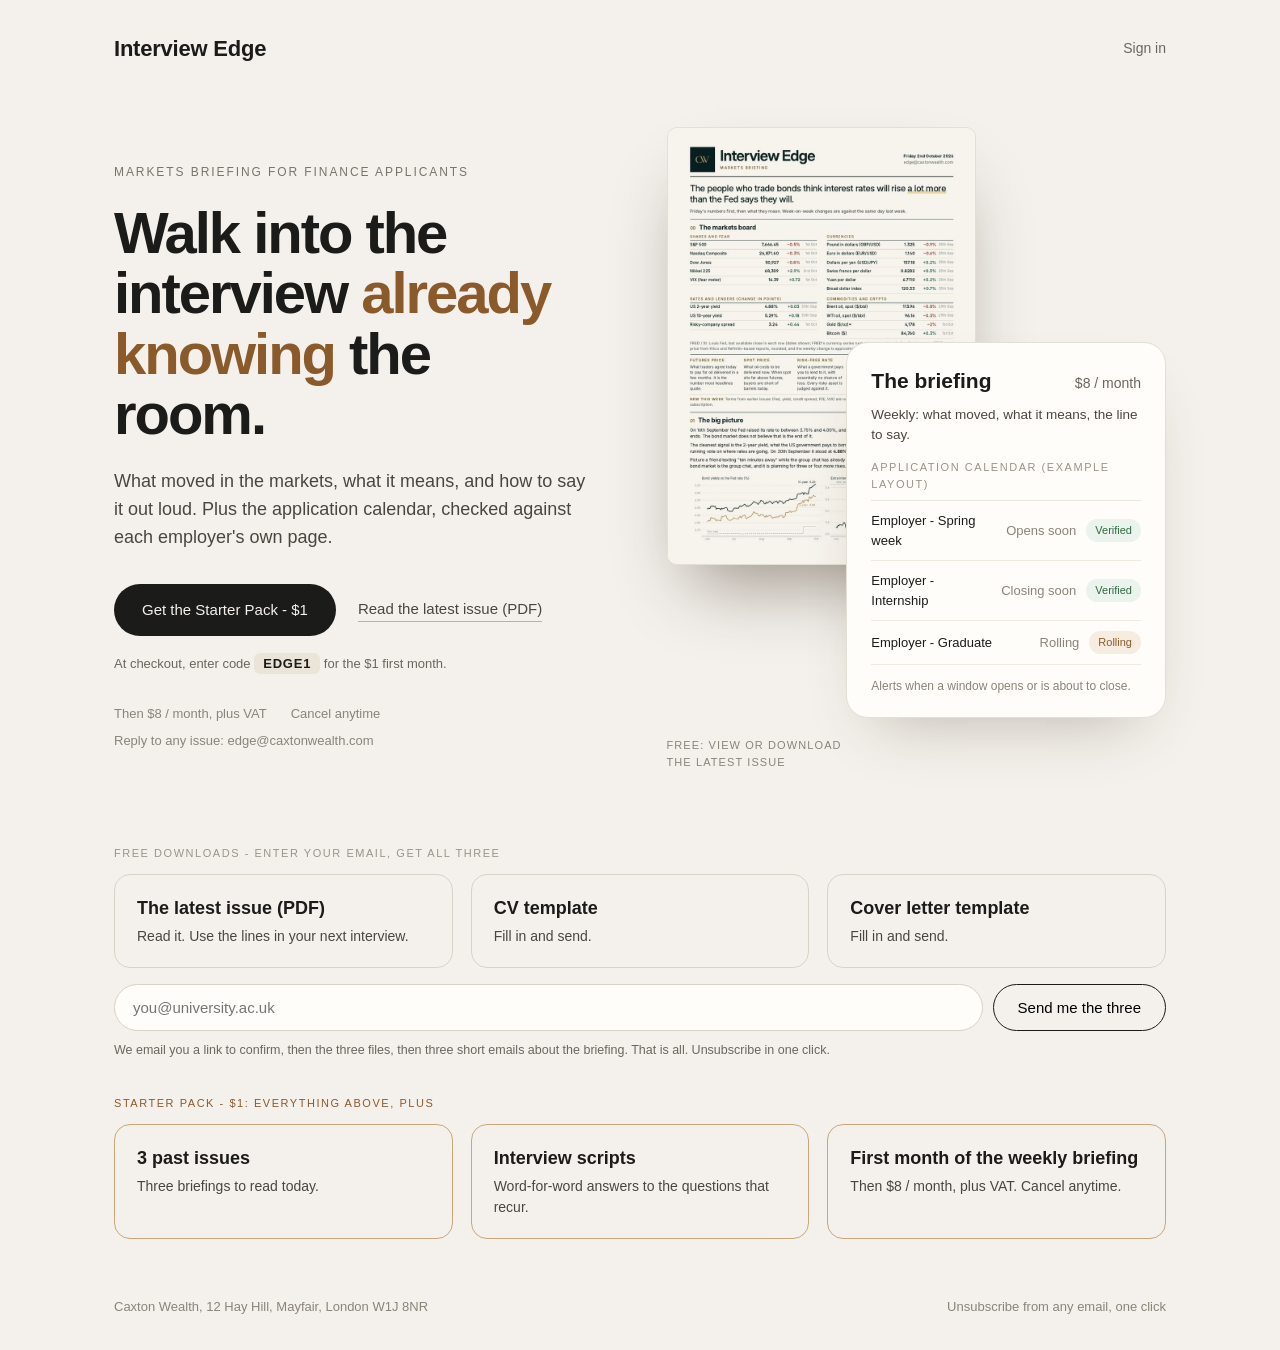
==== index.html @ 7e69eda2 "Update fmt.Println message from 'Hello' to 'Goodbye'" ====
<!doctype html>
<html lang="en-GB"><head><meta charset="utf-8">
<meta name="viewport" content="width=device-width,initial-scale=1">
<title>Interview Edge - Markets briefing for finance applicants</title>
<meta name="description" content="What moved in the markets, what it means, and how to say it out loud in a finance interview. Weekly.">
<style>
:root{--bg:#f4f1ec;--ink:#1b1b1a;--mute:#6b665d;--faint:#9a948a;--line:#e4dfd5;--card:#fffdf9;--accent:#8a5a2b}
*{box-sizing:border-box;margin:0}
html{scroll-behavior:smooth}
body{background:var(--bg);color:var(--ink);font-family:-apple-system,"Inter","Helvetica Neue",Arial,sans-serif;-webkit-font-smoothing:antialiased;line-height:1.5}
a{color:inherit}
.wrap{max-width:1180px;margin:0 auto;padding:0 clamp(20px,5vw,80px)}
nav{display:flex;justify-content:space-between;align-items:center;padding:32px 0;font-size:14px;color:var(--mute)}
.logo{font-weight:600;font-size:22px;color:var(--ink);letter-spacing:-.01em;text-decoration:none}
.hero{display:grid;grid-template-columns:1fr 1.05fr;gap:clamp(30px,6vw,80px);align-items:center;padding:30px 0 40px}
.eyebrow{font-size:12px;letter-spacing:.16em;text-transform:uppercase;color:#7a7468;margin-bottom:22px}
h1{font-weight:600;font-size:clamp(38px,5.2vw,58px);line-height:1.04;letter-spacing:-.035em}
h1 i{color:var(--accent);font-style:normal}
.sub{margin-top:24px;font-size:18px;line-height:1.55;color:#4a463f;max-width:480px}
.actions{margin-top:32px;display:flex;flex-wrap:wrap;align-items:center;gap:14px 22px}
.btn{background:var(--ink);color:var(--bg);padding:15px 28px;border-radius:40px;font-size:15px;text-decoration:none;transition:transform .15s,box-shadow .15s}
.btn:hover{transform:translateY(-1px);box-shadow:0 10px 24px -10px rgba(0,0,0,.45)}
.lnk{color:#4a463f;font-size:15px;border-bottom:1px solid #b9b2a5;text-decoration:none;padding-bottom:1px}
.code{margin-top:18px;font-size:13px;color:var(--mute)}
.code b{font-weight:600;background:#ebe5d9;padding:3px 9px;border-radius:6px;letter-spacing:.06em;color:var(--ink);cursor:pointer}
.meta{margin-top:30px;font-size:13px;color:#8a8479;display:flex;flex-wrap:wrap;gap:8px 24px}
.visual{position:relative;min-height:660px}
.visual img{position:absolute;left:0;top:0;width:min(330px,62%);border-radius:10px;border:1px solid var(--line);box-shadow:0 40px 70px -25px rgba(40,25,5,.45)}
.card{position:absolute;right:0;top:215px;width:min(350px,64%);background:var(--card);border:1px solid var(--line);border-radius:22px;padding:22px 24px;box-shadow:0 30px 60px -30px rgba(60,40,10,.3)}
.ch{display:flex;justify-content:space-between;align-items:baseline}
.ch b{font-weight:600;font-size:21px}.price{font-size:14px;color:var(--mute)}
.feat{margin-top:8px;font-size:13.5px;color:#4a463f}
.lab{font-size:11px;letter-spacing:.14em;text-transform:uppercase;color:var(--faint)}
.cal{margin-top:8px;border-top:1px solid #ece7dd}
.row{display:flex;align-items:center;padding:10px 0;border-bottom:1px solid #f0ebe1;font-size:13px;gap:10px}
.row .n{flex:1}.row .d{color:#8a8479}
.pill{font-size:11px;padding:3px 9px;border-radius:12px;background:#eaf3ec;color:#2f6b43}
.pill.o{background:#f6ece0;color:var(--accent)}
.note{margin-top:12px;font-size:12px;color:#8a8479}
.cap{position:absolute;left:0;top:610px;width:200px;font-size:11px;color:#8a8479;letter-spacing:.1em;text-transform:uppercase;line-height:1.5}
section{padding:18px 0}
.sl{font-size:11px;letter-spacing:.14em;text-transform:uppercase;color:var(--faint);margin-bottom:12px}
.sl.a{color:var(--accent)}
.grid{display:grid;grid-template-columns:repeat(3,1fr);gap:18px}
.p{border:1px solid #d9d3c7;border-radius:16px;padding:20px 22px;font-size:14px;color:#4a463f;background:transparent;transition:background .2s,border-color .2s}
.p:hover{background:var(--card)}
.p b{display:block;font-weight:600;font-size:18px;color:var(--ink);margin-bottom:4px}
.p.g{border-color:#c9a77c}
form.free{display:flex;gap:10px;flex-wrap:wrap;margin-top:16px}
form.free input[type=email]{flex:1;min-width:220px;padding:14px 18px;border-radius:40px;border:1px solid #d9d3c7;background:var(--card);font-size:15px;font-family:inherit}
form.free button{padding:14px 24px;border-radius:40px;border:0;background:transparent;border:1px solid var(--ink);font-size:15px;font-family:inherit;cursor:pointer}
.opt{display:flex;gap:8px;align-items:flex-start;font-size:12.5px;color:var(--mute);width:100%}
footer{display:flex;justify-content:space-between;flex-wrap:wrap;gap:8px;padding:40px 0 34px;font-size:13px;color:#8a8479}
@media(max-width:860px){.visual img{position:static;width:78%;display:block}.card{position:static;width:100%;margin-top:-60px}.visual{min-height:0}.hero{grid-template-columns:1fr}.visual{min-height:560px}.grid{grid-template-columns:1fr}.cap{display:none}}
</style></head><body><div class="wrap">
<nav><a class="logo" href="#">Interview Edge</a><a href="https://payhip.com/CaxtonWealth/users/login" style="text-decoration:none">Sign in</a></nav>
<div class="hero"><div>
<div class="eyebrow">Markets briefing for finance applicants</div>
<h1>Walk into the interview <i>already knowing</i> the room.</h1>
<p class="sub">What moved in the markets, what it means, and how to say it out loud. Plus the application calendar, checked against each employer's own page.</p>
<div class="actions"><a class="btn" href="https://payhip.com/order?link=9wKlS&amp;pricing_plan=q3BoKkDDBE">Get the Starter Pack - $1</a><a class="lnk" href="#" id="pdf">Read the latest issue (PDF)</a></div>
<p class="code">At checkout, enter code <b id="c" title="Click to copy">EDGE1</b> for the $1 first month.</p>
<div class="meta"><span>Then $8 / month, plus VAT</span><span>Cancel anytime</span><span>Reply to any issue: edge@caxtonwealth.com</span></div>
</div>
<div class="visual"><img src="[data-uri]" alt="First page of the latest Interview Edge issue">
<div class="card"><div class="ch"><b>The briefing</b><span class="price">$8 / month</span></div>
<p class="feat">Weekly: what moved, what it means, the line to say.</p>
<div class="lab" style="margin-top:14px">Application calendar (example layout)</div>
<div class="cal"><div class="row"><span class="n">Employer - Spring week</span><span class="d">Opens soon</span><span class="pill">Verified</span></div>
<div class="row"><span class="n">Employer - Internship</span><span class="d">Closing soon</span><span class="pill">Verified</span></div>
<div class="row"><span class="n">Employer - Graduate</span><span class="d">Rolling</span><span class="pill o">Rolling</span></div></div>
<p class="note">Alerts when a window opens or is about to close.</p></div>
<div class="cap">Free: view or download the latest issue</div></div></div>

<section><div class="sl">Free downloads - enter your email, get all three</div>
<div class="grid"><div class="p"><b>The latest issue (PDF)</b>Read it. Use the lines in your next interview.</div><div class="p"><b>CV template</b>Fill in and send.</div><div class="p"><b>Cover letter template</b>Fill in and send.</div></div>
<form class="free" id="ml" action="https://assets.mailerlite.com/jsonp/2678755/forms/200234473698100484/subscribe" method="post"><input type="email" name="fields[email]" required placeholder="you@university.ac.uk" aria-label="Email"><input type="hidden" name="ml-submit" value="1"><input type="hidden" name="anticsrf" value="true"><button type="submit">Send me the three</button>
<p class="opt" id="msg">We email you a link to confirm, then the three files, then three short emails about the briefing. That is all. Unsubscribe in one click.</p></form></section>

<section><div class="sl a">Starter Pack - $1: everything above, plus</div>
<div class="grid"><div class="p g"><b>3 past issues</b>Three briefings to read today.</div><div class="p g"><b>Interview scripts</b>Word-for-word answers to the questions that recur.</div><div class="p g"><b>First month of the weekly briefing</b>Then $8 / month, plus VAT. Cancel anytime.</div></div></section>
<footer><span>Caxton Wealth, 12 Hay Hill, Mayfair, London W1J 8NR</span><span>Unsubscribe from any email, one click</span></footer>
</div>
<script>document.getElementById('c').onclick=function(){navigator.clipboard&&navigator.clipboard.writeText('EDGE1');this.textContent='Copied'}</script>
<script>document.getElementById('ml').addEventListener('submit',function(e){e.preventDefault();var f=this,m=document.getElementById('msg'),b=f.querySelector('button');b.disabled=true;b.textContent='Sending...';
fetch(f.action,{method:'POST',mode:'no-cors',body:new FormData(f)}).then(function(){m.textContent='Check your inbox and click the confirmation link. The three files follow straight after.';m.style.color='#1f5a3a';b.textContent='Sent'}).catch(function(){m.textContent='Something went wrong. Email edge@caxtonwealth.com and we will send them by hand.';b.disabled=false;b.textContent='Send me the three'})});</script>
<script src="issue.js"></script><script>document.getElementById("pdf").onclick=function(e){e.preventDefault();openIssue()}</script></body></html>
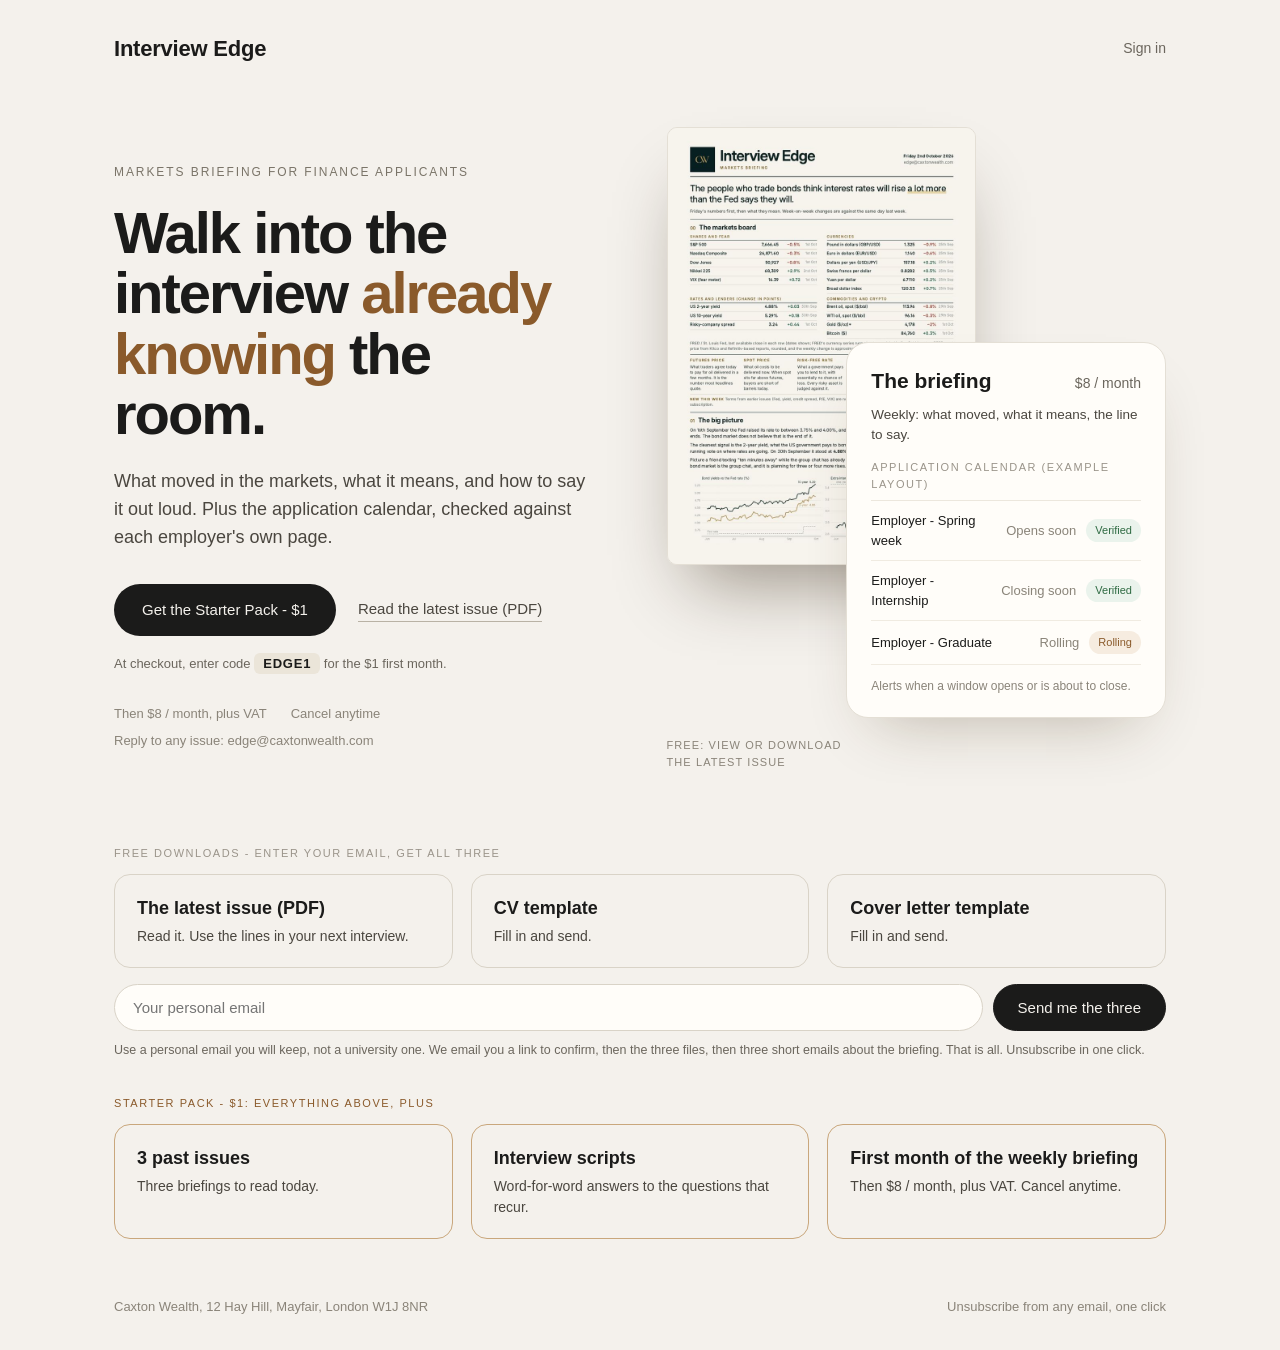
==== commit ba3ecd2b: "Improve button styles and email input placeholders Updated button styles and form input placeholders" ====
--- a/index.html
+++ b/index.html
@@ -48,10 +48,10 @@
 .p.g{border-color:#c9a77c}
 form.free{display:flex;gap:10px;flex-wrap:wrap;margin-top:16px}
 form.free input[type=email]{flex:1;min-width:220px;padding:14px 18px;border-radius:40px;border:1px solid #d9d3c7;background:var(--card);font-size:15px;font-family:inherit}
-form.free button{padding:14px 24px;border-radius:40px;border:0;background:transparent;border:1px solid var(--ink);font-size:15px;font-family:inherit;cursor:pointer}
+form.free button{padding:14px 24px;border-radius:40px;border:1px solid var(--ink);background:var(--ink);color:var(--bg);-webkit-appearance:none;appearance:none;font-size:15px;font-family:inherit;cursor:pointer}
 .opt{display:flex;gap:8px;align-items:flex-start;font-size:12.5px;color:var(--mute);width:100%}
 footer{display:flex;justify-content:space-between;flex-wrap:wrap;gap:8px;padding:40px 0 34px;font-size:13px;color:#8a8479}
-@media(max-width:860px){.visual img{position:static;width:78%;display:block}.card{position:static;width:100%;margin-top:-60px}.visual{min-height:0}.hero{grid-template-columns:1fr}.visual{min-height:560px}.grid{grid-template-columns:1fr}.cap{display:none}}
+@media(max-width:860px){.visual img{position:static;width:78%;display:block}.card{position:static;width:100%;margin-top:20px}.visual img{margin:0 auto}.visual{min-height:0}.hero{grid-template-columns:1fr}.grid{grid-template-columns:1fr}.cap{display:none}}
 </style></head><body><div class="wrap">
 <nav><a class="logo" href="#">Interview Edge</a><a href="https://payhip.com/CaxtonWealth/users/login" style="text-decoration:none">Sign in</a></nav>
 <div class="hero"><div>
@@ -1567,8 +1567,8 @@
 
 <section><div class="sl">Free downloads - enter your email, get all three</div>
 <div class="grid"><div class="p"><b>The latest issue (PDF)</b>Read it. Use the lines in your next interview.</div><div class="p"><b>CV template</b>Fill in and send.</div><div class="p"><b>Cover letter template</b>Fill in and send.</div></div>
-<form class="free" id="ml" action="https://assets.mailerlite.com/jsonp/2678755/forms/200234473698100484/subscribe" method="post"><input type="email" name="fields[email]" required placeholder="you@university.ac.uk" aria-label="Email"><input type="hidden" name="ml-submit" value="1"><input type="hidden" name="anticsrf" value="true"><button type="submit">Send me the three</button>
-<p class="opt" id="msg">We email you a link to confirm, then the three files, then three short emails about the briefing. That is all. Unsubscribe in one click.</p></form></section>
+<form class="free" id="ml" action="https://assets.mailerlite.com/jsonp/2678755/forms/200234473698100484/subscribe" method="post"><input type="email" name="fields[email]" required placeholder="Your personal email" autocomplete="email" inputmode="email" aria-label="Email"><input type="hidden" name="ml-submit" value="1"><input type="hidden" name="anticsrf" value="true"><button type="submit">Send me the three</button>
+<p class="opt" id="msg">Use a personal email you will keep, not a university one. We email you a link to confirm, then the three files, then three short emails about the briefing. That is all. Unsubscribe in one click.</p></form></section>
 
 <section><div class="sl a">Starter Pack - $1: everything above, plus</div>
 <div class="grid"><div class="p g"><b>3 past issues</b>Three briefings to read today.</div><div class="p g"><b>Interview scripts</b>Word-for-word answers to the questions that recur.</div><div class="p g"><b>First month of the weekly briefing</b>Then $8 / month, plus VAT. Cancel anytime.</div></div></section>
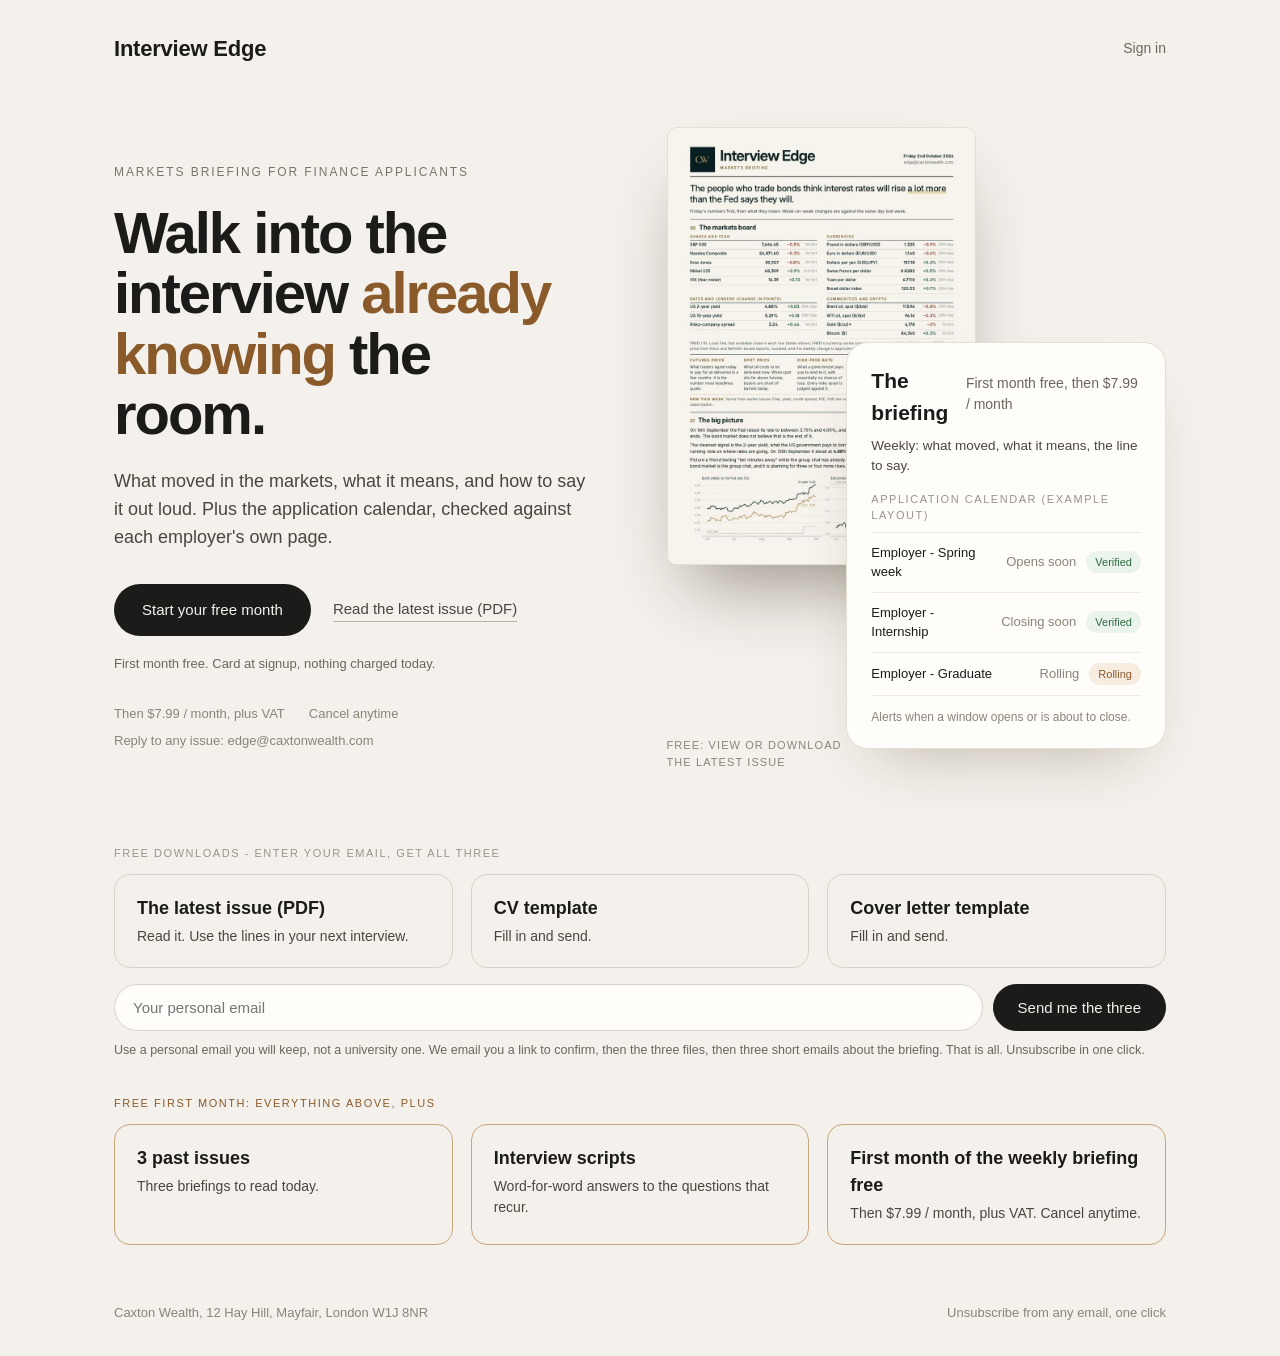
==== commit ed8ab838: "Update pricing and offer details in index.html" ====
--- a/index.html
+++ b/index.html
@@ -58,9 +58,9 @@
 <div class="eyebrow">Markets briefing for finance applicants</div>
 <h1>Walk into the interview <i>already knowing</i> the room.</h1>
 <p class="sub">What moved in the markets, what it means, and how to say it out loud. Plus the application calendar, checked against each employer's own page.</p>
-<div class="actions"><a class="btn" href="https://payhip.com/order?link=9wKlS&amp;pricing_plan=q3BoKkDDBE">Get the Starter Pack - $1</a><a class="lnk" href="#" id="pdf">Read the latest issue (PDF)</a></div>
-<p class="code">At checkout, enter code <b id="c" title="Click to copy">EDGE1</b> for the $1 first month.</p>
-<div class="meta"><span>Then $8 / month, plus VAT</span><span>Cancel anytime</span><span>Reply to any issue: edge@caxtonwealth.com</span></div>
+<div class="actions"><a class="btn" href="https://payhip.com/order?link=9wKlS&amp;pricing_plan=0XB0R6n8WL">Start your free month</a><a class="lnk" href="#" id="pdf">Read the latest issue (PDF)</a></div>
+<p class="code">First month free. Card at signup, nothing charged today.</p>
+<div class="meta"><span>Then $7.99 / month, plus VAT</span><span>Cancel anytime</span><span>Reply to any issue: edge@caxtonwealth.com</span></div>
 </div>
 <div class="visual"><img src="[data-uri]
 [base64]
@@ -1556,7 +1556,7 @@
 UpSgUpSgUpSgUpSgUpSgUpSgUpSgUpSgUpSgUpSgUpSgUpSgUpSgUpSgUpSgUpSgUpSgUpSgUpSgUpSgUpSgUpSgUpSgUpSgUpSgUpSgUpSgUpSgUpSgUpSg
 UpSgUpSgUpSgUpSgUpSgUpSgUpSgUpSgUpSgUpSgUpSgUpSgUpSgUpSgUpSgUpSgUpSgUpSgUpSgUpSgUpSgUpSgUpSgUpSgUpSgUpSgUpSgUpSgUpSgUpSg
 UpSgUpSgUpSgUpSgUpSgUpSgUpSg/9k=" alt="First page of the latest Interview Edge issue">
-<div class="card"><div class="ch"><b>The briefing</b><span class="price">$8 / month</span></div>
+<div class="card"><div class="ch"><b>The briefing</b><span class="price">First month free, then $7.99 / month</span></div>
 <p class="feat">Weekly: what moved, what it means, the line to say.</p>
 <div class="lab" style="margin-top:14px">Application calendar (example layout)</div>
 <div class="cal"><div class="row"><span class="n">Employer - Spring week</span><span class="d">Opens soon</span><span class="pill">Verified</span></div>
@@ -1570,11 +1570,10 @@
 <form class="free" id="ml" action="https://assets.mailerlite.com/jsonp/2678755/forms/200234473698100484/subscribe" method="post"><input type="email" name="fields[email]" required placeholder="Your personal email" autocomplete="email" inputmode="email" aria-label="Email"><input type="hidden" name="ml-submit" value="1"><input type="hidden" name="anticsrf" value="true"><button type="submit">Send me the three</button>
 <p class="opt" id="msg">Use a personal email you will keep, not a university one. We email you a link to confirm, then the three files, then three short emails about the briefing. That is all. Unsubscribe in one click.</p></form></section>
 
-<section><div class="sl a">Starter Pack - $1: everything above, plus</div>
-<div class="grid"><div class="p g"><b>3 past issues</b>Three briefings to read today.</div><div class="p g"><b>Interview scripts</b>Word-for-word answers to the questions that recur.</div><div class="p g"><b>First month of the weekly briefing</b>Then $8 / month, plus VAT. Cancel anytime.</div></div></section>
+<section><div class="sl a">Free first month: everything above, plus</div>
+<div class="grid"><div class="p g"><b>3 past issues</b>Three briefings to read today.</div><div class="p g"><b>Interview scripts</b>Word-for-word answers to the questions that recur.</div><div class="p g"><b>First month of the weekly briefing free</b>Then $7.99 / month, plus VAT. Cancel anytime.</div></div></section>
 <footer><span>Caxton Wealth, 12 Hay Hill, Mayfair, London W1J 8NR</span><span>Unsubscribe from any email, one click</span></footer>
 </div>
-<script>document.getElementById('c').onclick=function(){navigator.clipboard&&navigator.clipboard.writeText('EDGE1');this.textContent='Copied'}</script>
 <script>document.getElementById('ml').addEventListener('submit',function(e){e.preventDefault();var f=this,m=document.getElementById('msg'),b=f.querySelector('button');b.disabled=true;b.textContent='Sending...';
 fetch(f.action,{method:'POST',mode:'no-cors',body:new FormData(f)}).then(function(){m.textContent='Check your inbox and click the confirmation link. The three files follow straight after.';m.style.color='#1f5a3a';b.textContent='Sent'}).catch(function(){m.textContent='Something went wrong. Email edge@caxtonwealth.com and we will send them by hand.';b.disabled=false;b.textContent='Send me the three'})});</script>
 <script src="issue.js"></script><script>document.getElementById("pdf").onclick=function(e){e.preventDefault();openIssue()}</script></body></html>
